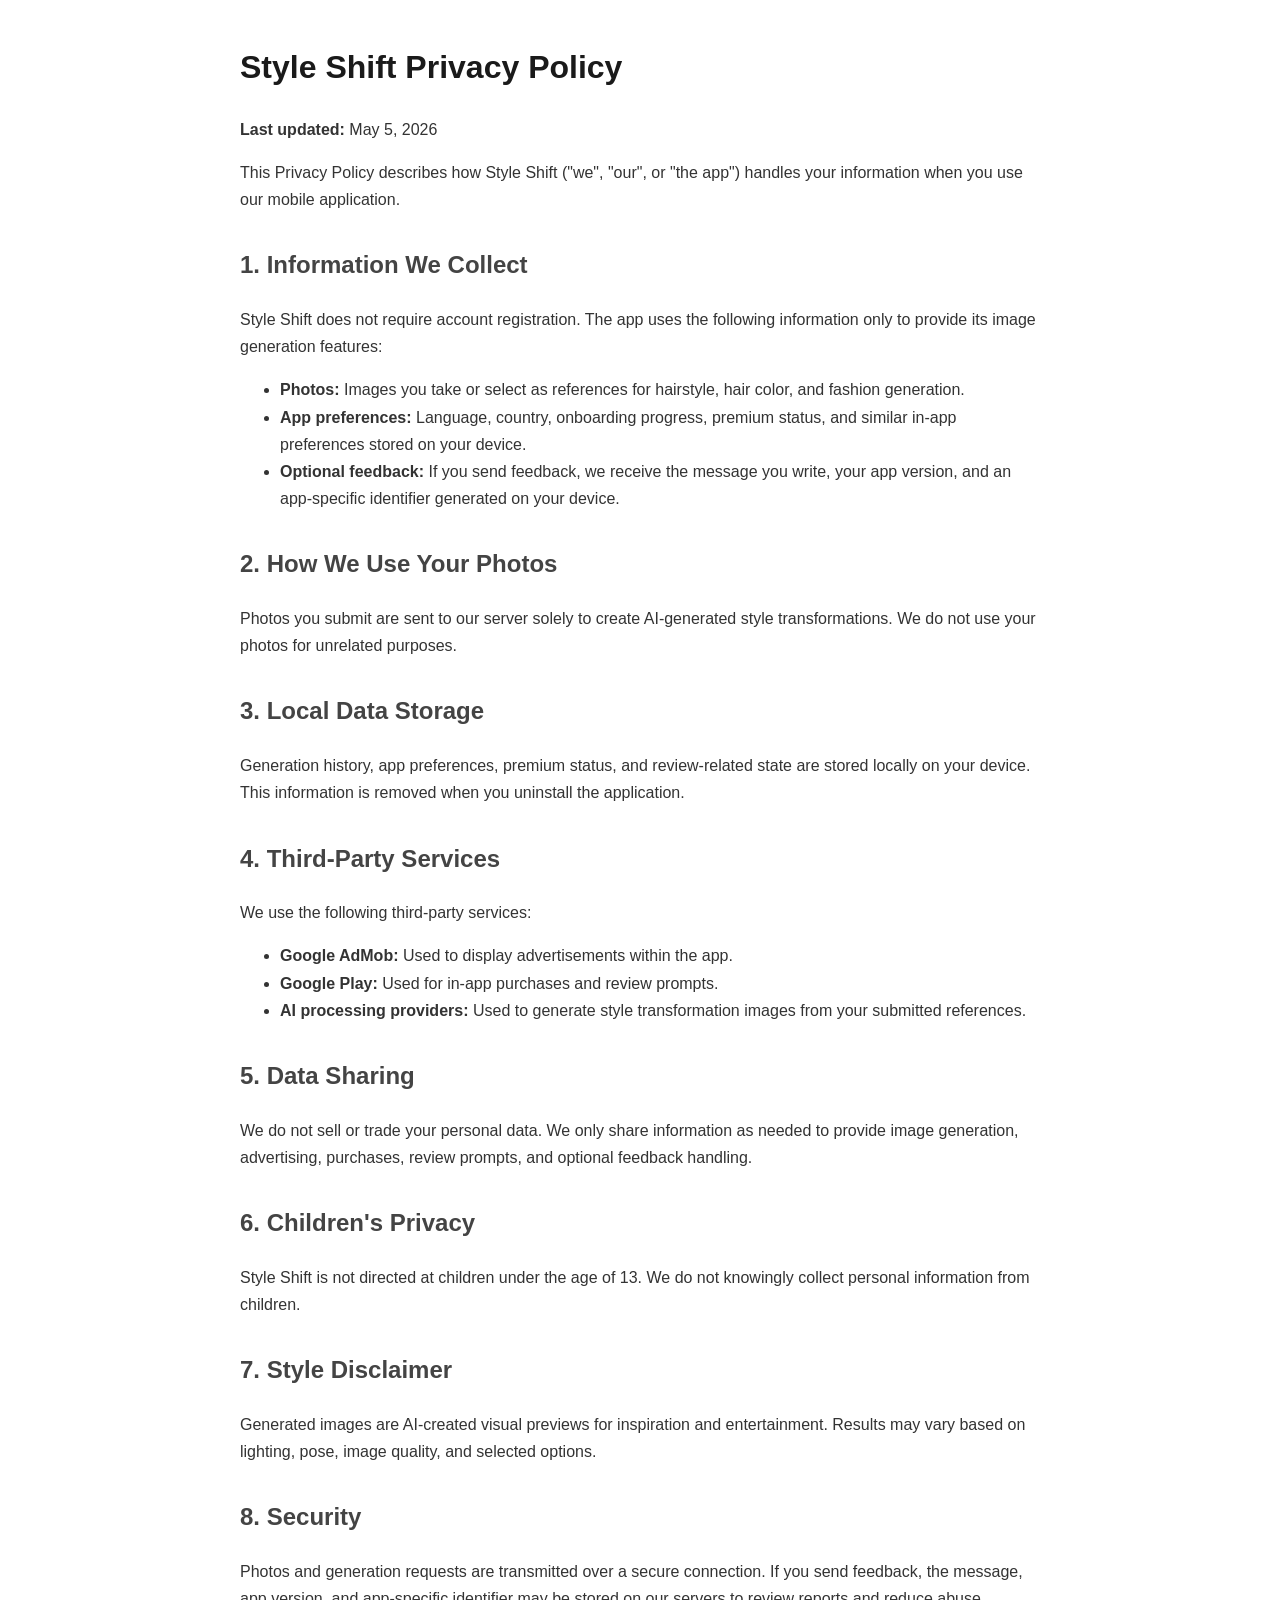
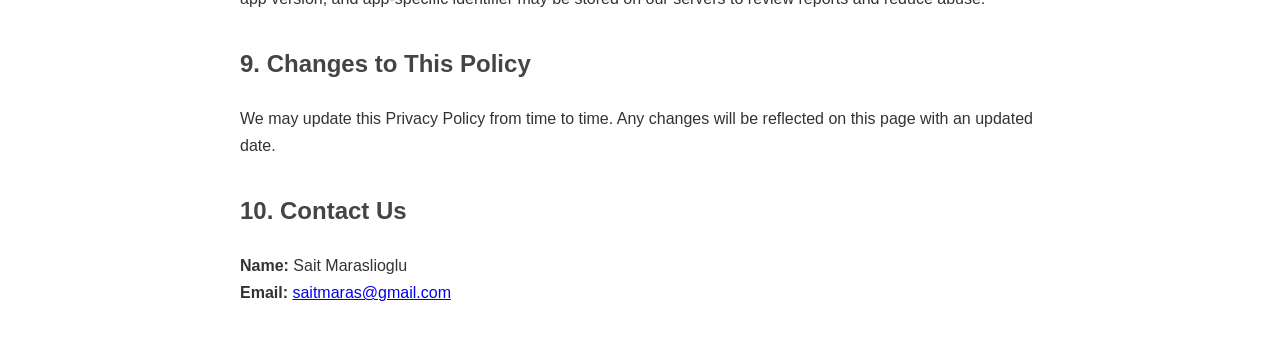
==== pirivacy-policy.html @ 0b459b4d "Rename pirivact-policy.html to pirivacy-policy.html" ====
<!DOCTYPE html>
<html lang="en">

<head>
  <meta charset="UTF-8" />
  <meta name="viewport" content="width=device-width, initial-scale=1.0" />
  <title>Style Shift - Privacy Policy</title>
  <style>
    body {
      font-family: Arial, sans-serif;
      max-width: 800px;
      margin: 40px auto;
      padding: 0 20px;
      color: #333;
      line-height: 1.7;
    }

    h1 {
      color: #1a1a1a;
    }

    h2 {
      color: #444;
      margin-top: 32px;
    }
  </style>
</head>

<body>
  <h1>Style Shift Privacy Policy</h1>
  <p><strong>Last updated:</strong> May 5, 2026</p>

  <p>
    This Privacy Policy describes how Style Shift ("we", "our", or "the app")
    handles your information when you use our mobile application.
  </p>

  <h2>1. Information We Collect</h2>
  <p>
    Style Shift does not require account registration. The app uses the following
    information only to provide its image generation features:
  </p>
  <ul>
    <li><strong>Photos:</strong> Images you take or select as references for hairstyle, hair color, and fashion generation.</li>
    <li><strong>App preferences:</strong> Language, country, onboarding progress, premium status, and similar in-app preferences stored on your device.</li>
    <li><strong>Optional feedback:</strong> If you send feedback, we receive the message you write, your app version, and an app-specific identifier generated on your device.</li>
  </ul>

  <h2>2. How We Use Your Photos</h2>
  <p>
    Photos you submit are sent to our server solely to create AI-generated style
    transformations. We do not use your photos for unrelated purposes.
  </p>

  <h2>3. Local Data Storage</h2>
  <p>
    Generation history, app preferences, premium status, and review-related state
    are stored locally on your device. This information is removed when you
    uninstall the application.
  </p>

  <h2>4. Third-Party Services</h2>
  <p>We use the following third-party services:</p>
  <ul>
    <li><strong>Google AdMob:</strong> Used to display advertisements within the app.</li>
    <li><strong>Google Play:</strong> Used for in-app purchases and review prompts.</li>
    <li><strong>AI processing providers:</strong> Used to generate style transformation images from your submitted references.</li>
  </ul>

  <h2>5. Data Sharing</h2>
  <p>
    We do not sell or trade your personal data. We only share information as
    needed to provide image generation, advertising, purchases, review prompts,
    and optional feedback handling.
  </p>

  <h2>6. Children's Privacy</h2>
  <p>
    Style Shift is not directed at children under the age of 13. We do not
    knowingly collect personal information from children.
  </p>

  <h2>7. Style Disclaimer</h2>
  <p>
    Generated images are AI-created visual previews for inspiration and
    entertainment. Results may vary based on lighting, pose, image quality, and
    selected options.
  </p>

  <h2>8. Security</h2>
  <p>
    Photos and generation requests are transmitted over a secure connection. If
    you send feedback, the message, app version, and app-specific identifier may
    be stored on our servers to review reports and reduce abuse.
  </p>

  <h2>9. Changes to This Policy</h2>
  <p>
    We may update this Privacy Policy from time to time. Any changes will be
    reflected on this page with an updated date.
  </p>

  <h2>10. Contact Us</h2>
  <p>
    <strong>Name:</strong> Sait Maraslioglu<br />
    <strong>Email:</strong> <a href="mailto:saitmaras@gmail.com">saitmaras@gmail.com</a>
  </p>
</body>

</html>
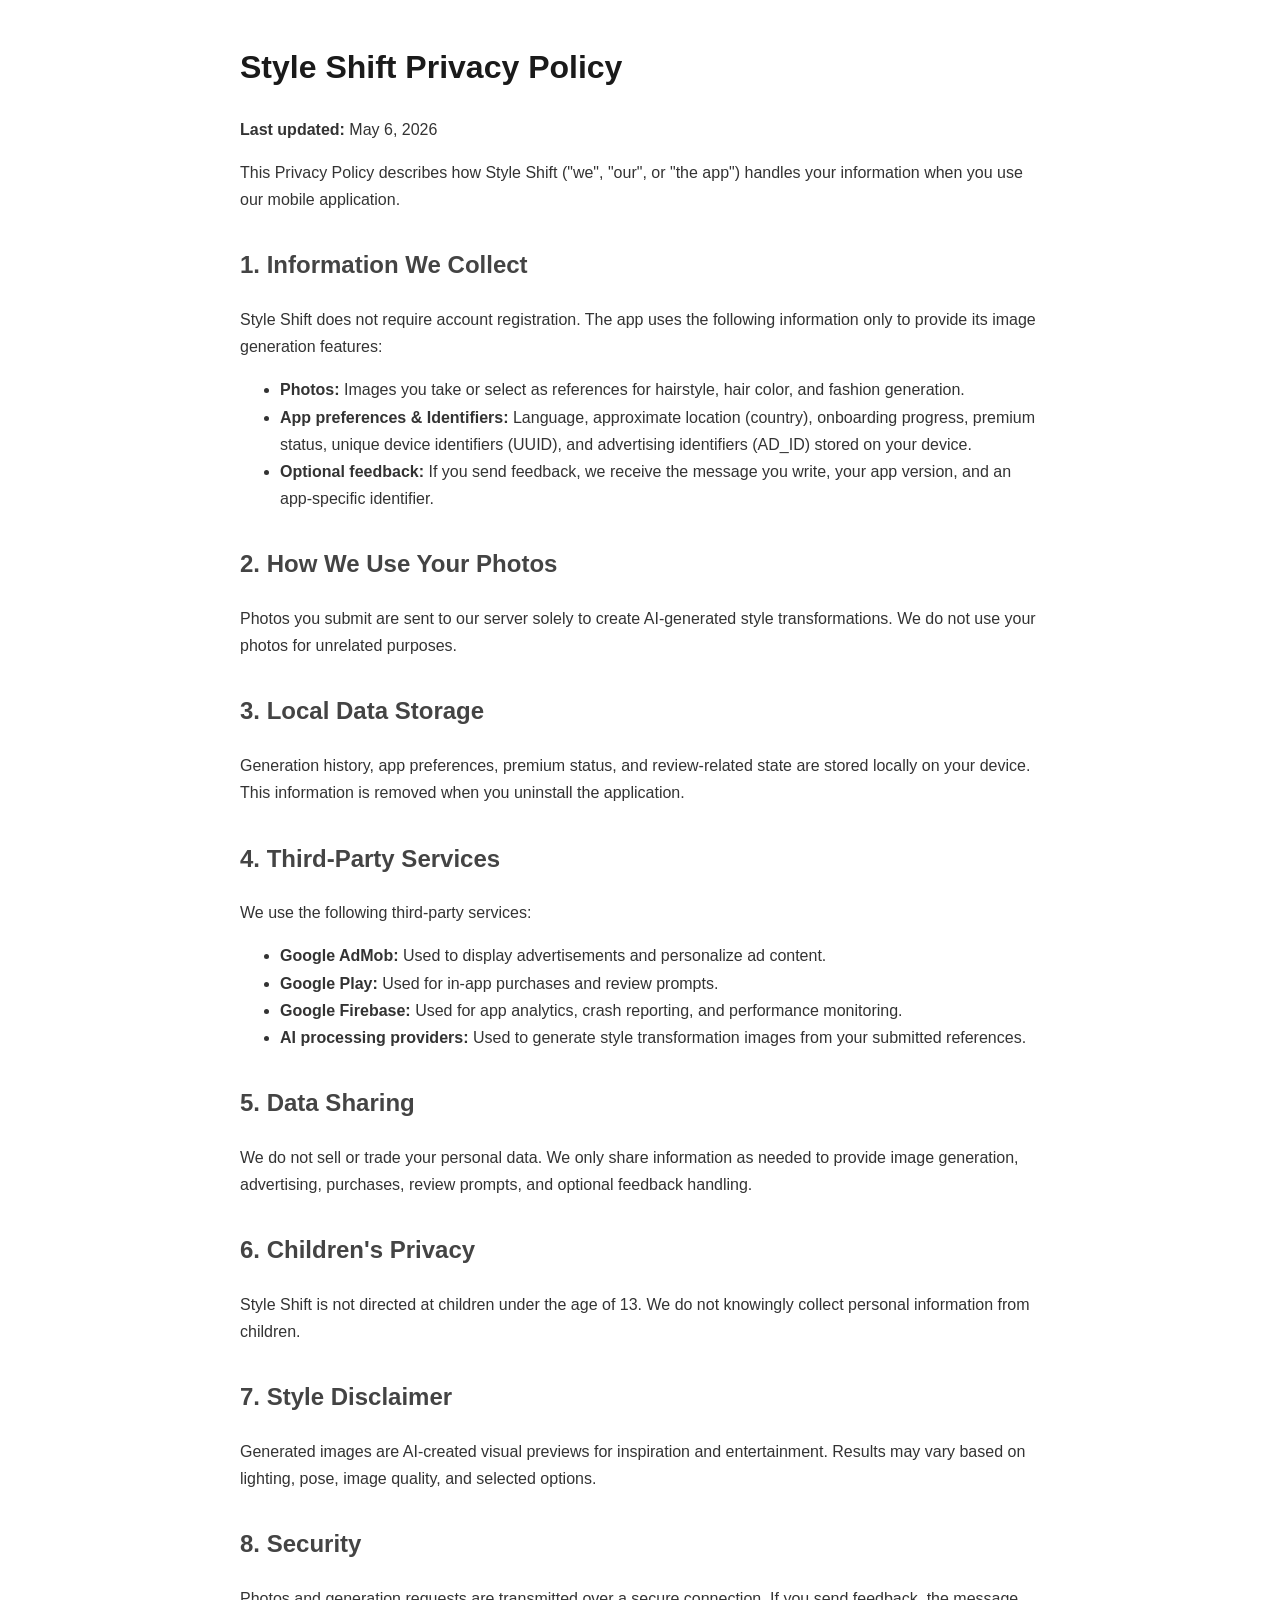
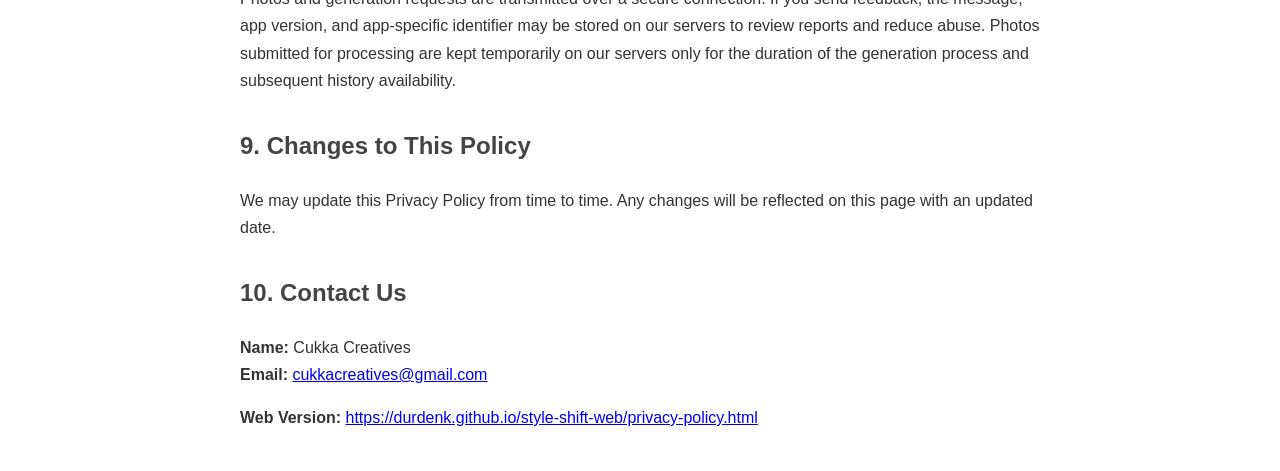
==== commit 7a0db49e: "Update privacy policy with new contact information" ====
--- a/pirivacy-policy.html
+++ b/pirivacy-policy.html
@@ -28,7 +28,7 @@
 
 <body>
   <h1>Style Shift Privacy Policy</h1>
-  <p><strong>Last updated:</strong> May 5, 2026</p>
+  <p><strong>Last updated:</strong> May 6, 2026</p>
 
   <p>
     This Privacy Policy describes how Style Shift ("we", "our", or "the app")
@@ -41,9 +41,12 @@
     information only to provide its image generation features:
   </p>
   <ul>
-    <li><strong>Photos:</strong> Images you take or select as references for hairstyle, hair color, and fashion generation.</li>
-    <li><strong>App preferences:</strong> Language, country, onboarding progress, premium status, and similar in-app preferences stored on your device.</li>
-    <li><strong>Optional feedback:</strong> If you send feedback, we receive the message you write, your app version, and an app-specific identifier generated on your device.</li>
+    <li><strong>Photos:</strong> Images you take or select as references for hairstyle, hair color, and fashion
+      generation.</li>
+    <li><strong>App preferences & Identifiers:</strong> Language, approximate location (country), onboarding progress,
+      premium status, unique device identifiers (UUID), and advertising identifiers (AD_ID) stored on your device.</li>
+    <li><strong>Optional feedback:</strong> If you send feedback, we receive the message you write, your app version,
+      and an app-specific identifier.</li>
   </ul>
 
   <h2>2. How We Use Your Photos</h2>
@@ -62,9 +65,11 @@
   <h2>4. Third-Party Services</h2>
   <p>We use the following third-party services:</p>
   <ul>
-    <li><strong>Google AdMob:</strong> Used to display advertisements within the app.</li>
+    <li><strong>Google AdMob:</strong> Used to display advertisements and personalize ad content.</li>
     <li><strong>Google Play:</strong> Used for in-app purchases and review prompts.</li>
-    <li><strong>AI processing providers:</strong> Used to generate style transformation images from your submitted references.</li>
+    <li><strong>Google Firebase:</strong> Used for app analytics, crash reporting, and performance monitoring.</li>
+    <li><strong>AI processing providers:</strong> Used to generate style transformation images from your submitted
+      references.</li>
   </ul>
 
   <h2>5. Data Sharing</h2>
@@ -91,7 +96,9 @@
   <p>
     Photos and generation requests are transmitted over a secure connection. If
     you send feedback, the message, app version, and app-specific identifier may
-    be stored on our servers to review reports and reduce abuse.
+    be stored on our servers to review reports and reduce abuse. Photos submitted for
+    processing are kept temporarily on our servers only for the duration of the generation
+    process and subsequent history availability.
   </p>
 
   <h2>9. Changes to This Policy</h2>
@@ -102,8 +109,11 @@
 
   <h2>10. Contact Us</h2>
   <p>
-    <strong>Name:</strong> Sait Maraslioglu<br />
-    <strong>Email:</strong> <a href="mailto:saitmaras@gmail.com">saitmaras@gmail.com</a>
+    <strong>Name:</strong> Cukka Creatives<br />
+    <strong>Email:</strong> <a href="mailto:cukkacreatives@gmail.com">cukkacreatives@gmail.com</a>
+  </p>
+  <p>
+    <strong>Web Version:</strong> <a href="https://durdenk.github.io/style-shift-web/privacy-policy.html">https://durdenk.github.io/style-shift-web/privacy-policy.html</a>
   </p>
 </body>
 
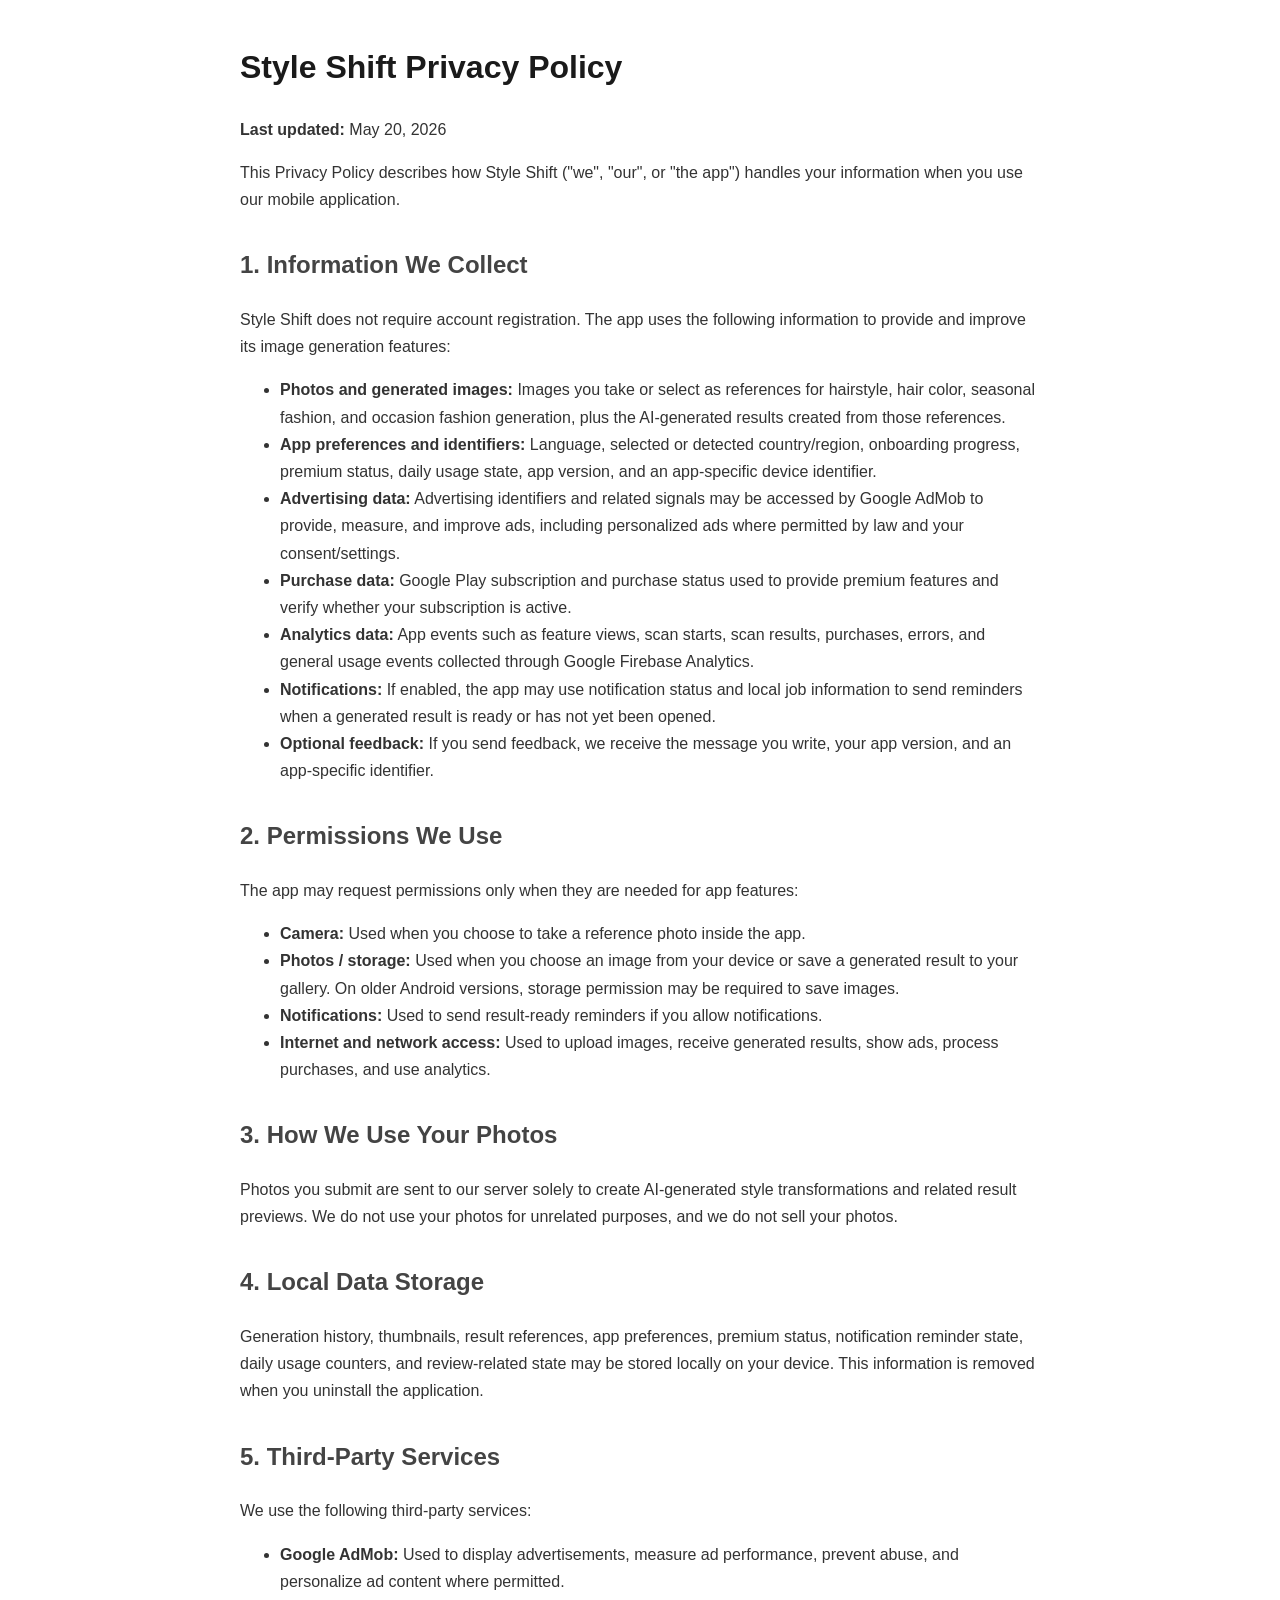
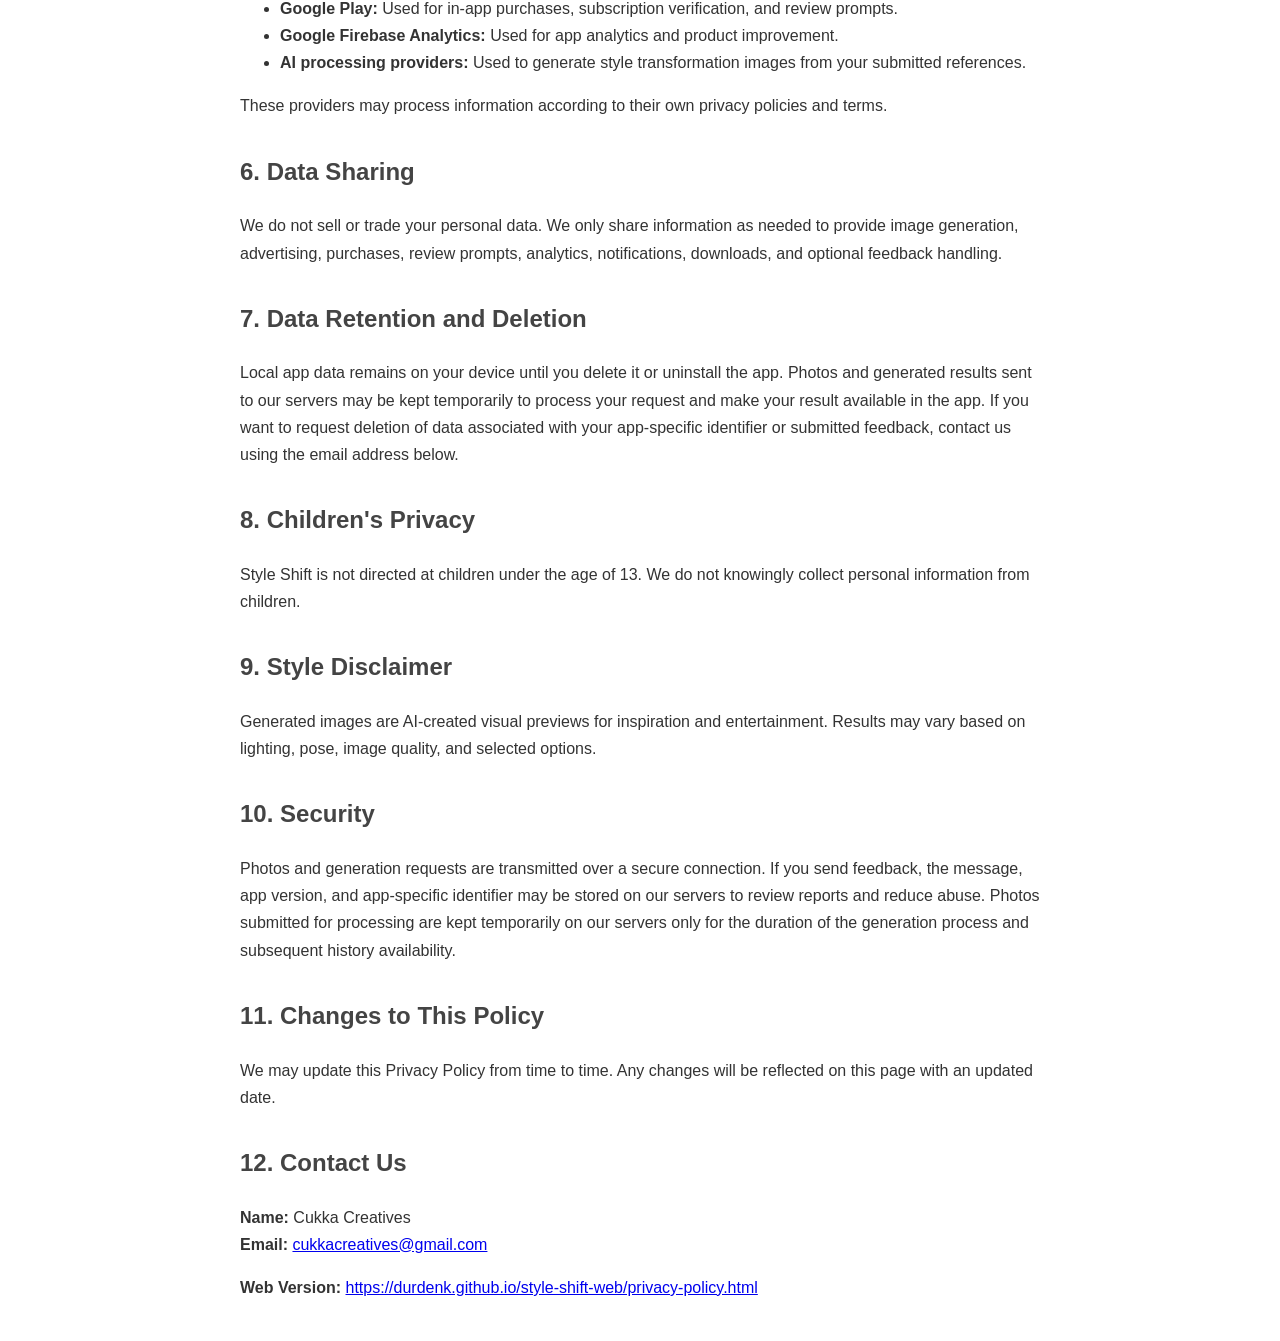
==== commit 2cdf4044: "Update pirivacy-policy.html" ====
--- a/pirivacy-policy.html
+++ b/pirivacy-policy.html
@@ -28,7 +28,7 @@
 
 <body>
   <h1>Style Shift Privacy Policy</h1>
-  <p><strong>Last updated:</strong> May 6, 2026</p>
+  <p><strong>Last updated:</strong> May 20, 2026</p>
 
   <p>
     This Privacy Policy describes how Style Shift ("we", "our", or "the app")
@@ -38,61 +38,97 @@
   <h2>1. Information We Collect</h2>
   <p>
     Style Shift does not require account registration. The app uses the following
-    information only to provide its image generation features:
+    information to provide and improve its image generation features:
   </p>
   <ul>
-    <li><strong>Photos:</strong> Images you take or select as references for hairstyle, hair color, and fashion
-      generation.</li>
-    <li><strong>App preferences & Identifiers:</strong> Language, approximate location (country), onboarding progress,
-      premium status, unique device identifiers (UUID), and advertising identifiers (AD_ID) stored on your device.</li>
+    <li><strong>Photos and generated images:</strong> Images you take or select as references for hairstyle, hair color,
+      seasonal fashion, and occasion fashion generation, plus the AI-generated results created from those references.
+    </li>
+    <li><strong>App preferences and identifiers:</strong> Language, selected or detected country/region, onboarding
+      progress, premium status, daily usage state, app version, and an app-specific device identifier.</li>
+    <li><strong>Advertising data:</strong> Advertising identifiers and related signals may be accessed by Google AdMob
+      to provide, measure, and improve ads, including personalized ads where permitted by law and your consent/settings.
+    </li>
+    <li><strong>Purchase data:</strong> Google Play subscription and purchase status used to provide premium features
+      and verify whether your subscription is active.</li>
+    <li><strong>Analytics data:</strong> App events such as feature views, scan starts, scan results, purchases, errors,
+      and general usage events collected through Google Firebase Analytics.</li>
+    <li><strong>Notifications:</strong> If enabled, the app may use notification status and local job information to send
+      reminders when a generated result is ready or has not yet been opened.</li>
     <li><strong>Optional feedback:</strong> If you send feedback, we receive the message you write, your app version,
       and an app-specific identifier.</li>
   </ul>
 
-  <h2>2. How We Use Your Photos</h2>
+  <h2>2. Permissions We Use</h2>
+  <p>
+    The app may request permissions only when they are needed for app features:
+  </p>
+  <ul>
+    <li><strong>Camera:</strong> Used when you choose to take a reference photo inside the app.</li>
+    <li><strong>Photos / storage:</strong> Used when you choose an image from your device or save a generated result to
+      your gallery. On older Android versions, storage permission may be required to save images.</li>
+    <li><strong>Notifications:</strong> Used to send result-ready reminders if you allow notifications.</li>
+    <li><strong>Internet and network access:</strong> Used to upload images, receive generated results, show ads,
+      process purchases, and use analytics.</li>
+  </ul>
+
+  <h2>3. How We Use Your Photos</h2>
   <p>
     Photos you submit are sent to our server solely to create AI-generated style
-    transformations. We do not use your photos for unrelated purposes.
+    transformations and related result previews. We do not use your photos for unrelated purposes, and we do not sell
+    your photos.
   </p>
 
-  <h2>3. Local Data Storage</h2>
+  <h2>4. Local Data Storage</h2>
   <p>
-    Generation history, app preferences, premium status, and review-related state
-    are stored locally on your device. This information is removed when you
-    uninstall the application.
+    Generation history, thumbnails, result references, app preferences, premium status, notification reminder state,
+    daily usage counters, and review-related state may be stored locally on your device. This information is removed
+    when you uninstall the application.
   </p>
 
-  <h2>4. Third-Party Services</h2>
+  <h2>5. Third-Party Services</h2>
   <p>We use the following third-party services:</p>
   <ul>
-    <li><strong>Google AdMob:</strong> Used to display advertisements and personalize ad content.</li>
-    <li><strong>Google Play:</strong> Used for in-app purchases and review prompts.</li>
-    <li><strong>Google Firebase:</strong> Used for app analytics, crash reporting, and performance monitoring.</li>
+    <li><strong>Google AdMob:</strong> Used to display advertisements, measure ad performance, prevent abuse, and
+      personalize ad content where permitted.</li>
+    <li><strong>Google Play:</strong> Used for in-app purchases, subscription verification, and review prompts.</li>
+    <li><strong>Google Firebase Analytics:</strong> Used for app analytics and product improvement.</li>
     <li><strong>AI processing providers:</strong> Used to generate style transformation images from your submitted
       references.</li>
   </ul>
+  <p>
+    These providers may process information according to their own privacy policies and terms.
+  </p>
 
-  <h2>5. Data Sharing</h2>
+  <h2>6. Data Sharing</h2>
   <p>
     We do not sell or trade your personal data. We only share information as
     needed to provide image generation, advertising, purchases, review prompts,
-    and optional feedback handling.
+    analytics, notifications, downloads, and optional feedback handling.
   </p>
 
-  <h2>6. Children's Privacy</h2>
+  <h2>7. Data Retention and Deletion</h2>
+  <p>
+    Local app data remains on your device until you delete it or uninstall the app. Photos and generated results sent to
+    our servers may be kept temporarily to process your request and make your result available in the app. If you want to
+    request deletion of data associated with your app-specific identifier or submitted feedback, contact us using the
+    email address below.
+  </p>
+
+  <h2>8. Children's Privacy</h2>
   <p>
     Style Shift is not directed at children under the age of 13. We do not
     knowingly collect personal information from children.
   </p>
 
-  <h2>7. Style Disclaimer</h2>
+  <h2>9. Style Disclaimer</h2>
   <p>
     Generated images are AI-created visual previews for inspiration and
     entertainment. Results may vary based on lighting, pose, image quality, and
     selected options.
   </p>
 
-  <h2>8. Security</h2>
+  <h2>10. Security</h2>
   <p>
     Photos and generation requests are transmitted over a secure connection. If
     you send feedback, the message, app version, and app-specific identifier may
@@ -101,13 +137,13 @@
     process and subsequent history availability.
   </p>
 
-  <h2>9. Changes to This Policy</h2>
+  <h2>11. Changes to This Policy</h2>
   <p>
     We may update this Privacy Policy from time to time. Any changes will be
     reflected on this page with an updated date.
   </p>
 
-  <h2>10. Contact Us</h2>
+  <h2>12. Contact Us</h2>
   <p>
     <strong>Name:</strong> Cukka Creatives<br />
     <strong>Email:</strong> <a href="mailto:cukkacreatives@gmail.com">cukkacreatives@gmail.com</a>
